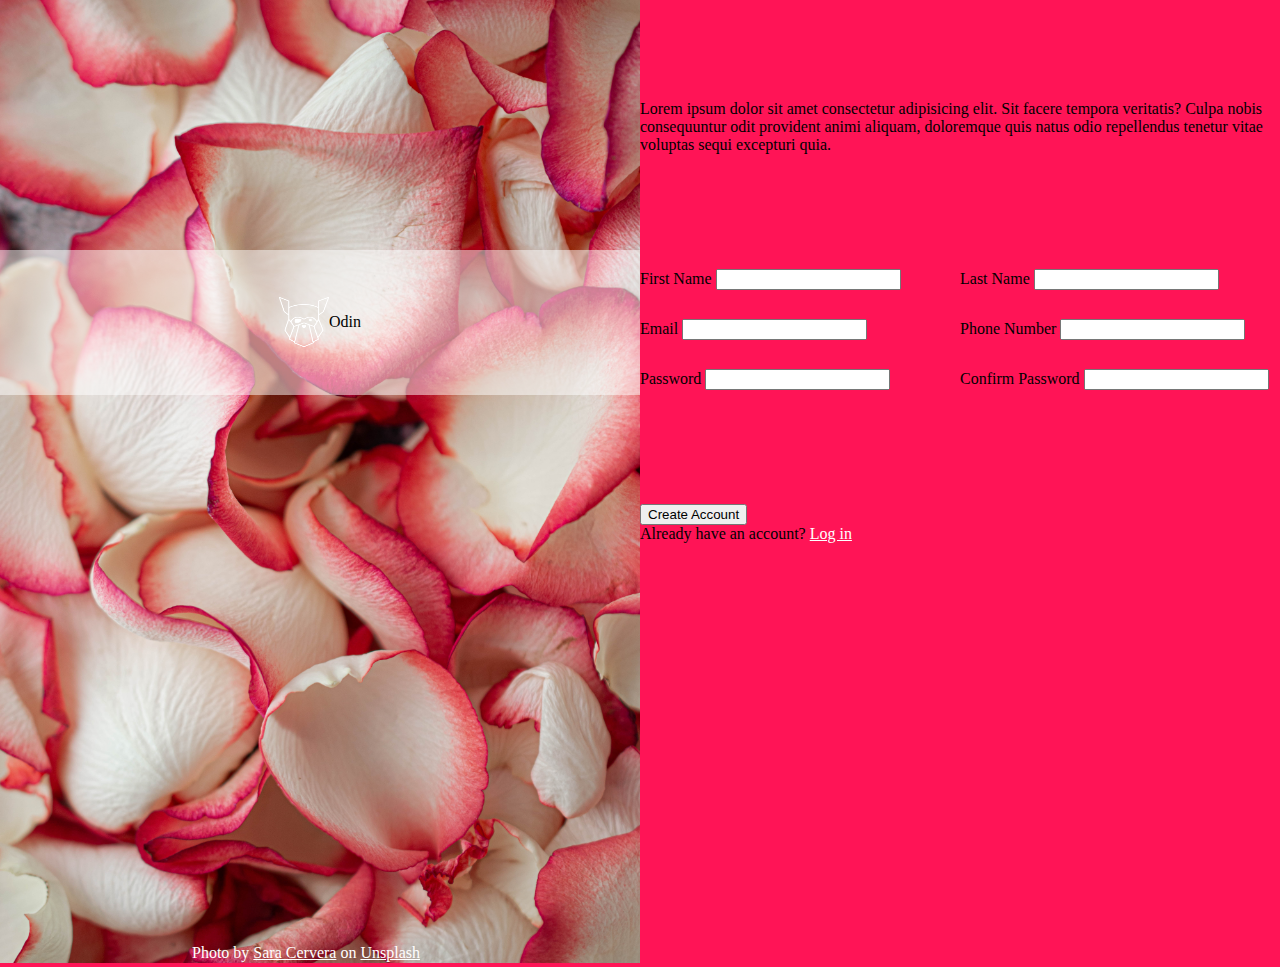
==== index.html @ 772845b4 "add html skeleton, css styles" ====
<!DOCTYPE html>
<html lang="en">
<head>
    <meta charset="UTF-8">
    <meta http-equiv="X-UA-Compatible" content="IE=edge">
    <meta name="viewport" content="width=device-width, initial-scale=1.0">
    <link rel="stylesheet" href="style.css">
    <title>Sign Up Form</title>
</head>
<body>
    <div class="section one">
        <img class="background image" src="./assets/background.jpg" alt="background image">
        <div class="header"><img class="logo image" src="./assets/odin-logo.png" alt="logo"> Odin</div>
        <footer>Photo by <a href="https://unsplash.com/@saracervera?utm_source=unsplash&utm_medium=referral&utm_content=creditCopyText">Sara Cervera</a> on <a href="https://unsplash.com/collections/96985123/flowers?utm_source=unsplash&utm_medium=referral&utm_content=creditCopyText">Unsplash</a>
        </footer>
    </div>

    <div class="section two">
        <div class="intro">Lorem ipsum dolor sit amet consectetur adipisicing elit. Sit facere tempora veritatis? Culpa nobis consequuntur odit provident animi aliquam, doloremque quis natus odio repellendus tenetur vitae voluptas sequi excepturi quia.</div>
        <form action="" method="">
            <div>
                <label for="first-name">First Name</label>
                <input type="text" name="" id="first-name">
            </div>
            
            <div>
                <label for="last-name">Last Name</label>
                <input type="text" name="" id="last-name">
            </div>
            
            <div>
                <label for="email">Email</label>
                <input type="email" name="" id="email">
            </div>
            
            <div>
                <label for="phone-number">Phone Number</label>
                <input type="text" name="" id="phone-number">
            </div>
            
            <div>
                <label for="password">Password</label>
                <input type="password" name="" id="password">
            </div>
            
            <div>
                <label for="confirm-password">Confirm Password</label>
                <input type="password" name="" id="confirm-password">
            </div>
            

        </form>
        <div class="submit">
            <button type="submit">Create Account</button>
            <div><span>Already have an account? <a href="">Log in</a></span></div>
        </div>
    </div>
    <script src="script.js"></script>
</body>
</html>
---- style.css ----
body{
    background-color: #ff1456;
}

.section {
    height: 100%;
    width: 50%;
}
.one {
    position: relative;
}

.two > * {
    padding-top: 100px;
}

.background.image {
    height: 100%;
    width: 100%;
}

.logo.image {
    height: 50px;
    width: 50px;
}

body {
    display: flex;
    margin: 0;
}

.header {
    position: absolute;
    top: 250px;
    background-color: rgba(255, 255, 255, 0.5);
    width: 100%;
    height: 15%;
    display: flex;
    justify-content: center;
    align-items: center;
}

footer {
    position: absolute;
    bottom: 5px;
    left: 30%;
    color: white;
}

a {
    color: white;
}

form {
    display: grid;
    grid-template-columns: repeat(2, 1fr);
    grid-template-rows: repeat(3, 50px);
    align-items: center;
}
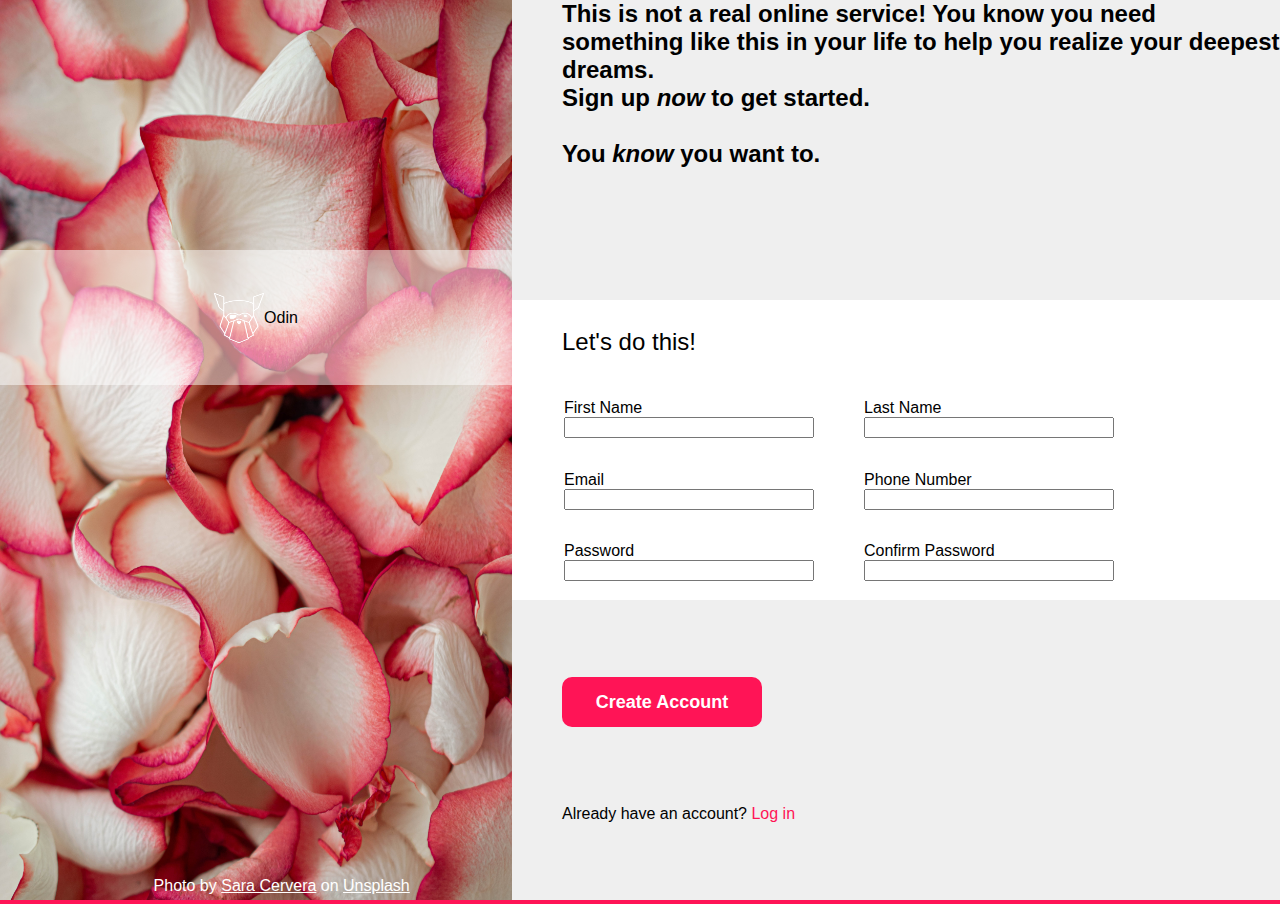
==== commit 46e71736: "update css styles" ====
--- a/index.html
+++ b/index.html
@@ -16,38 +16,50 @@
     </div>
 
     <div class="section two">
-        <div class="intro">Lorem ipsum dolor sit amet consectetur adipisicing elit. Sit facere tempora veritatis? Culpa nobis consequuntur odit provident animi aliquam, doloremque quis natus odio repellendus tenetur vitae voluptas sequi excepturi quia.</div>
+        <div class="intro">
+            This is not a real online service! You know you need something like this in your life to help you realize your deepest dreams. 
+            <br>Sign up <em>now</em> to get started.<br><br>You <em>know</em> you want to.
+        </div>
         <form action="" method="">
-            <div>
-                <label for="first-name">First Name</label>
-                <input type="text" name="" id="first-name">
-            </div>
+            <legend>Let's do this!</legend>
+
+            <fieldset>
+                <div>
+                    <label for="first-name">First Name</label>
+                    <input type="text" name="" id="first-name">
+                </div>
+                
+                    
+                <div>
+                    <label for="last-name">Last Name</label>
+                    <input type="text" name="" id="last-name">
+                </div>
+            </fieldset>
             
-            <div>
-                <label for="last-name">Last Name</label>
-                <input type="text" name="" id="last-name">
-            </div>
             
-            <div>
-                <label for="email">Email</label>
-                <input type="email" name="" id="email">
-            </div>
-            
-            <div>
-                <label for="phone-number">Phone Number</label>
-                <input type="text" name="" id="phone-number">
-            </div>
-            
-            <div>
-                <label for="password">Password</label>
-                <input type="password" name="" id="password">
-            </div>
-            
-            <div>
-                <label for="confirm-password">Confirm Password</label>
-                <input type="password" name="" id="confirm-password">
-            </div>
-            
+    
+            <fieldset>
+                <div>
+                    <label for="email">Email</label>
+                    <input type="email" name="" id="email">
+                </div>
+                
+                <div>
+                    <label for="phone-number">Phone Number</label>
+                    <input type="text" name="" id="phone-number">
+                </div>
+            </fieldset>
+        
+            <fieldset>
+                <div>
+                    <label for="password">Password</label>
+                    <input type="password" name="" id="password">
+                </div>
+                <div>
+                    <label for="confirm-password">Confirm Password</label>
+                    <input type="password" name="" id="confirm-password">
+                </div>
+            </fieldset>            
 
         </form>
         <div class="submit">
--- a/style.css
+++ b/style.css
@@ -1,18 +1,30 @@
 body{
     background-color: #ff1456;
+    font-family: Arial, Helvetica, sans-serif;
 }
 
-.section {
-    height: 100%;
-    width: 50%;
+.two {
+    width: 60%;
+    height: 100vh;
 }
 .one {
     position: relative;
+    width: 40%;
+    height: 100vh;
 }
 
-.two > * {
-    padding-top: 100px;
+.intro {
+    background-color:rgb(239, 239, 239);
+    font-size: 24px;
+    font-weight: 800;
+    height: 33.33vh;
+    padding-left: 50px;
 }
+
+.submit {
+    background-color:rgb(239, 239, 239);
+}
+
 
 .background.image {
     height: 100%;
@@ -52,8 +64,52 @@
 }
 
 form {
-    display: grid;
-    grid-template-columns: repeat(2, 1fr);
-    grid-template-rows: repeat(3, 50px);
-    align-items: center;
+    display: flex;
+    flex-direction: column;
+    background-color: white;
+    justify-content: space-around;
+    height: 33.33vh;
+}
+
+form > fieldset {
+    display: flex;
+    flex-direction: row;
+    gap: 50px;
+    border: none;
+    padding-left: 50px;
+}
+
+fieldset > div {
+    display: flex;
+    flex-direction: column;
+    width: 250px;
+}
+
+legend {
+    font-size: 24px;
+    padding: 20px 50px;
+}
+
+.submit {
+    padding-left: 50px;
+    display: flex;
+    flex-direction: column;
+    justify-content: space-evenly;
+    height: 33.33vh;
+}
+
+.submit > button {
+    width: 200px;
+    height: 50px;
+    background-color: #ff1456;
+    color: white;
+    border: none;
+    border-radius: 10px;
+    font-size: 18px;
+    font-weight: 900;
+}
+
+span > a {
+    color: #ff1456;
+    text-decoration: none;
 }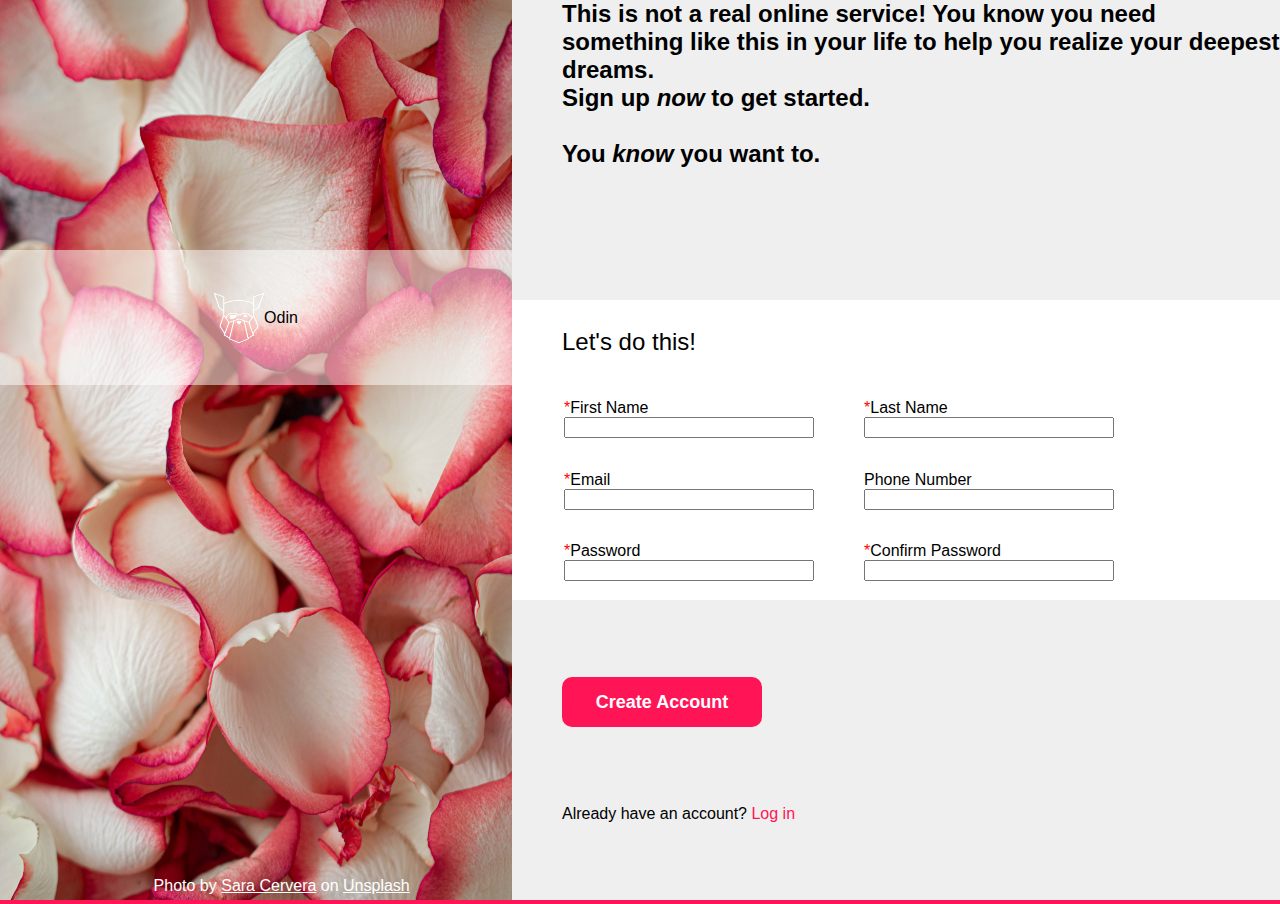
==== commit 0c2ce828: "add error messages if input is invalid" ====
--- a/index.html
+++ b/index.html
@@ -25,39 +25,43 @@
 
             <fieldset>
                 <div>
-                    <label for="first-name">First Name</label>
-                    <input type="text" name="" id="first-name">
+                    <label for="first-name"><span class="required">*</span>First Name</label>
+                    <input type="text" name="" id="first-name" pattern="[A-Za-z]{1,20}" required>
+                    <p class="firstNameError"></p>
                 </div>
                 
                     
                 <div>
-                    <label for="last-name">Last Name</label>
-                    <input type="text" name="" id="last-name">
+                    <label for="last-name"><span class="required">*</span>Last Name</label>
+                    <input type="text" name="" id="last-name" pattern="[A-Za-z]{1,20}" required>
+                    <p class="lastNameError"></p>
                 </div>
             </fieldset>
             
-            
-    
             <fieldset>
                 <div>
-                    <label for="email">Email</label>
-                    <input type="email" name="" id="email">
+                    <label for="email"><span class="required">*</span>Email</label>
+                    <input type="email" name="" id="email" pattern="[a-z0-9._-]+@[a-z0-9]+.[a-z]{2,}" required>
+                    <p class="emailError"></p>
                 </div>
                 
                 <div>
                     <label for="phone-number">Phone Number</label>
-                    <input type="text" name="" id="phone-number">
+                    <input type="text" name="" id="phone-number" pattern="[0-9]{10}">
+                    <p class="phoneError"></p>
                 </div>
             </fieldset>
         
             <fieldset>
                 <div>
-                    <label for="password">Password</label>
-                    <input type="password" name="" id="password">
+                    <label for="password"><span class="required">*</span>Password</label>
+                    <input type="password" name="" id="password" pattern="[A-Za-z0-9_&$%!-]{8,16}" required>
+                    <p class="passError"></p>
                 </div>
                 <div>
-                    <label for="confirm-password">Confirm Password</label>
-                    <input type="password" name="" id="confirm-password">
+                    <label for="confirm-password"><span class="required">*</span>Confirm Password</label>
+                    <input type="password" name="" id="confirm-password" pattern="[A-Za-z0-9_&$%!-]{8,16}" required>
+                    <p class="passConfirmError"></p>
                 </div>
             </fieldset>            
 
--- a/style.css
+++ b/style.css
@@ -112,4 +112,27 @@
 span > a {
     color: #ff1456;
     text-decoration: none;
+}
+
+.required {
+    color: red;
+}
+
+input:focus:valid {
+    outline: none;
+    border: 2px solid rgb(20, 214, 20);
+    border-radius: 3px;
+}
+
+input:focus:invalid {
+    outline: none;
+    border: 2px solid #ff1456;
+    border-radius: 3px;
+}
+
+p {
+    font-style: italic;
+    font-size: 12px;
+    color: #ff1456;
+    margin: 0;
 }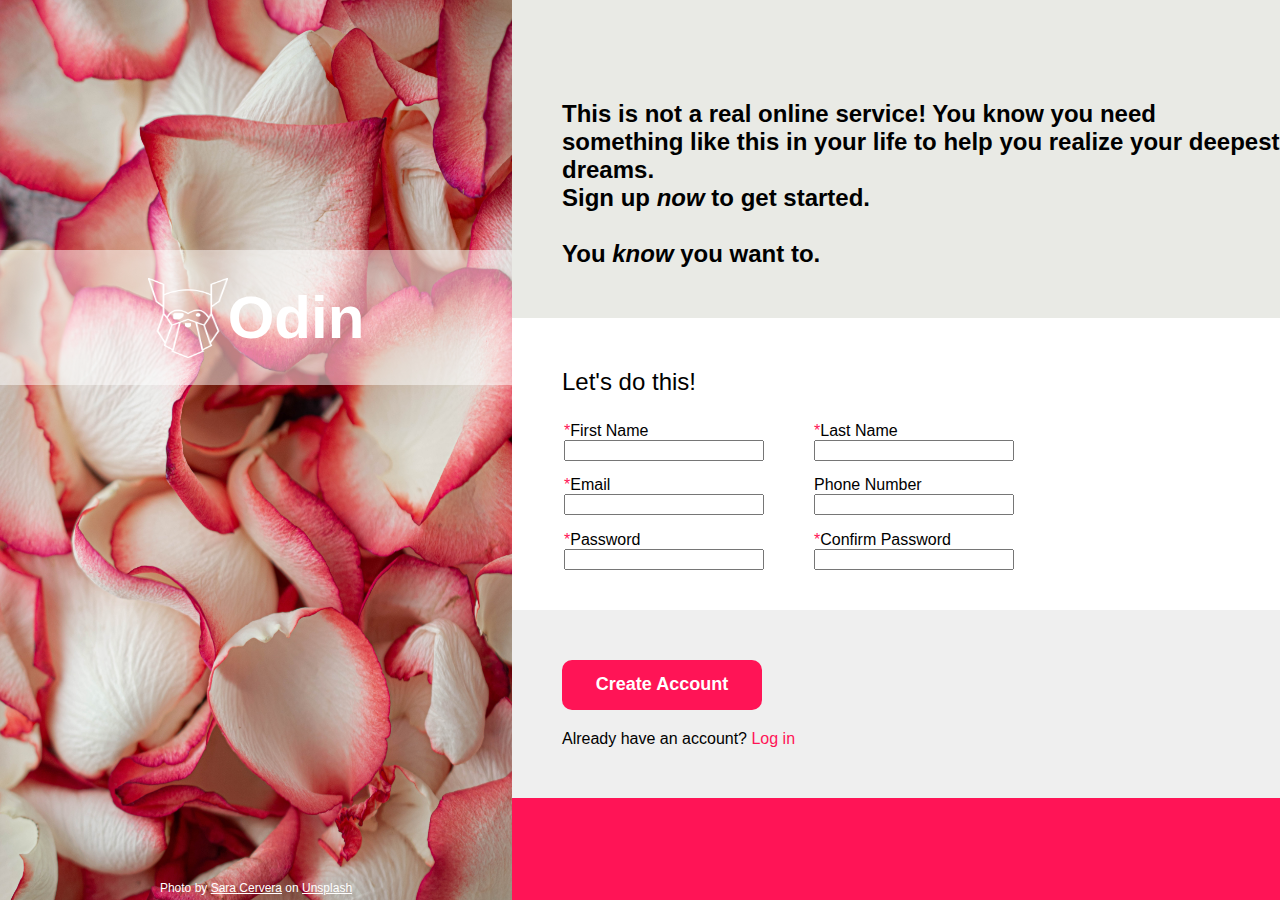
==== commit 85bf42db: "add login page" ====
--- a/index.html
+++ b/index.html
@@ -68,7 +68,7 @@
         </form>
         <div class="submit">
             <button type="submit">Create Account</button>
-            <div><span>Already have an account? <a href="">Log in</a></span></div>
+            <div><span>Already have an account? <a href="./pages/login.html">Log in</a></span></div>
         </div>
     </div>
     <script src="script.js"></script>
--- a/style.css
+++ b/style.css
@@ -1,39 +1,42 @@
+@import url('https://fonts.googleapis.com/css2?family=Rubik+Moonrocks&display=swap');
+
 body{
+    display: flex;
     background-color: #ff1456;
     font-family: Arial, Helvetica, sans-serif;
+    height: 100vh;
 }
 
 .two {
-    width: 60%;
-    height: 100vh;
+    flex: 6;
+    overflow: scroll;
 }
+
 .one {
     position: relative;
-    width: 40%;
-    height: 100vh;
+    flex: 4;
+    overflow: hidden;
+    display: flex;
+    flex-direction: column;
+    justify-content: flex-end;
+    align-items: center;
 }
 
 .intro {
-    background-color:rgb(239, 239, 239);
+    background-color:#e9eae5;
     font-size: 24px;
     font-weight: 800;
-    height: 33.33vh;
-    padding-left: 50px;
+    padding: 100px 0 50px 50px;
 }
 
-.submit {
-    background-color:rgb(239, 239, 239);
-}
-
-
 .background.image {
-    height: 100%;
+    min-height: 100%;
     width: 100%;
 }
 
 .logo.image {
-    height: 50px;
-    width: 50px;
+    height: 80px;
+    width: 80px;
 }
 
 body {
@@ -50,13 +53,17 @@
     display: flex;
     justify-content: center;
     align-items: center;
+    font-family: Arial, Helvetica, sans-serif;
+    font-weight: 900;
+    font-size: 60px;
+    color: white;
 }
 
 footer {
     position: absolute;
     bottom: 5px;
-    left: 30%;
     color: white;
+    font-size: 12px;
 }
 
 a {
@@ -68,7 +75,7 @@
     flex-direction: column;
     background-color: white;
     justify-content: space-around;
-    height: 33.33vh;
+    padding: 30px 0 30px 0;
 }
 
 form > fieldset {
@@ -82,7 +89,7 @@
 fieldset > div {
     display: flex;
     flex-direction: column;
-    width: 250px;
+    width: 200px;
 }
 
 legend {
@@ -91,11 +98,12 @@
 }
 
 .submit {
-    padding-left: 50px;
     display: flex;
     flex-direction: column;
     justify-content: space-evenly;
-    height: 33.33vh;
+    padding: 50px 0 50px 50px;
+    gap: 20px;
+    background-color:rgb(239, 239, 239);
 }
 
 .submit > button {
@@ -115,7 +123,7 @@
 }
 
 .required {
-    color: red;
+    color: #ff1456;
 }
 
 input:focus:valid {
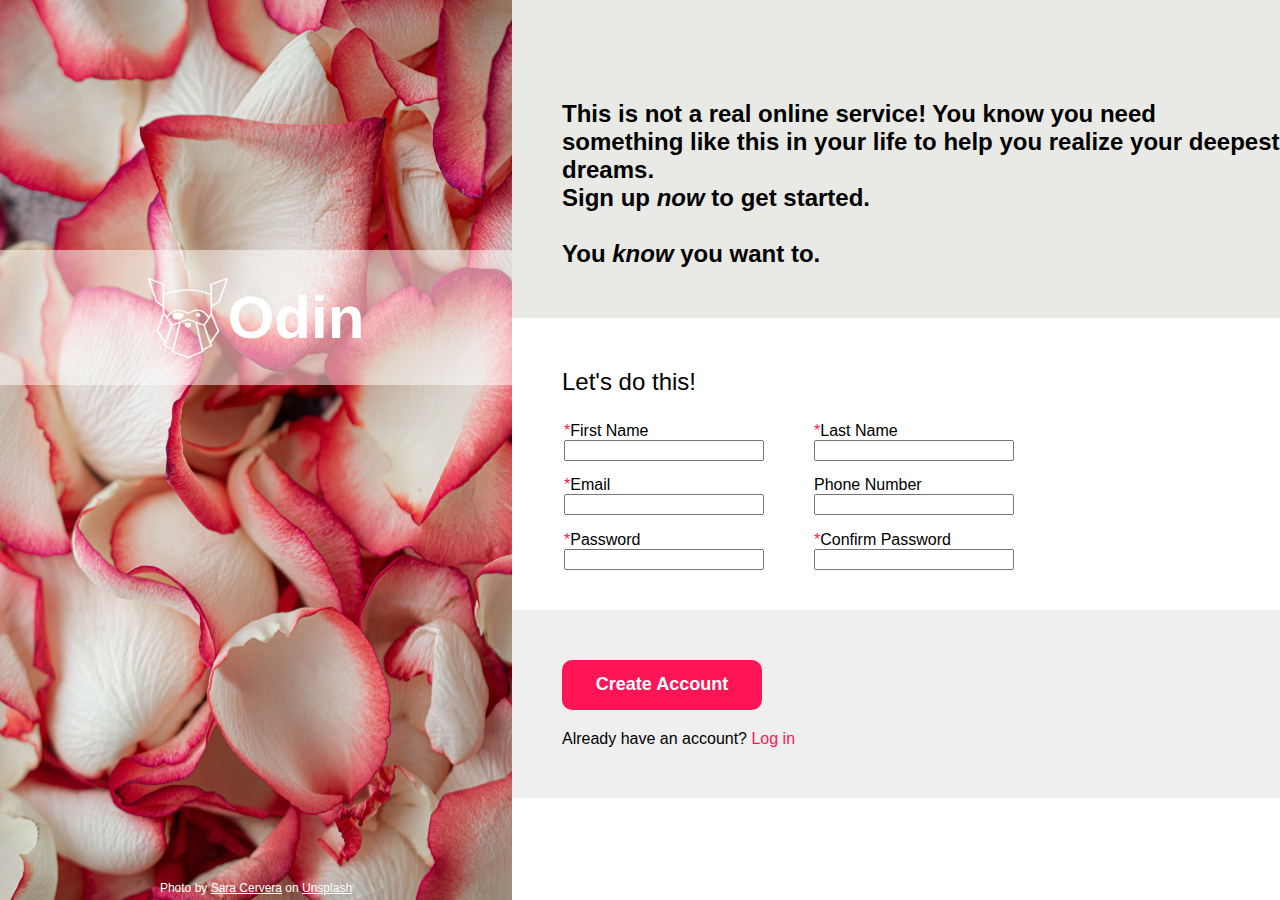
==== commit c2e561cd: "bug fixes" ====
--- a/index.html
+++ b/index.html
@@ -20,7 +20,7 @@
             This is not a real online service! You know you need something like this in your life to help you realize your deepest dreams. 
             <br>Sign up <em>now</em> to get started.<br><br>You <em>know</em> you want to.
         </div>
-        <form action="" method="">
+        <form action="" method="" id="sign-up">
             <legend>Let's do this!</legend>
 
             <fieldset>
@@ -67,7 +67,7 @@
 
         </form>
         <div class="submit">
-            <button type="submit">Create Account</button>
+            <button type="submit" form="sign-up">Create Account</button>
             <div><span>Already have an account? <a href="./pages/login.html">Log in</a></span></div>
         </div>
     </div>
--- a/style.css
+++ b/style.css
@@ -1,8 +1,7 @@
-@import url('https://fonts.googleapis.com/css2?family=Rubik+Moonrocks&display=swap');
+
 
 body{
     display: flex;
-    background-color: #ff1456;
     font-family: Arial, Helvetica, sans-serif;
     height: 100vh;
 }
